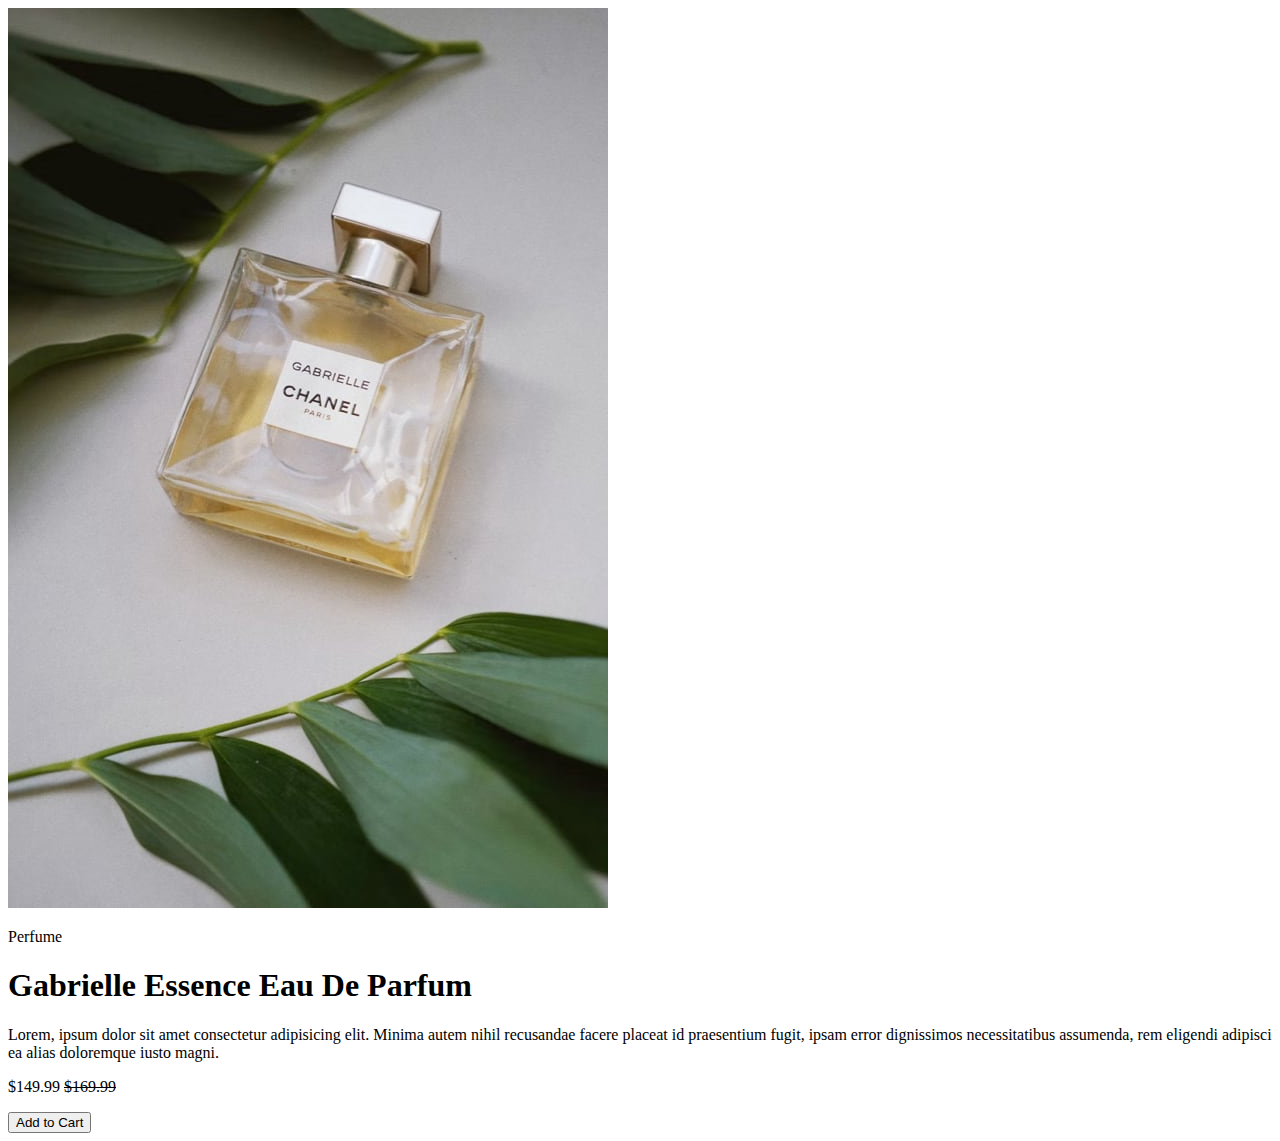
==== index.html @ 6ccb3a93 "first commit" ====
<!DOCTYPE html>
<html lang="en">
<head>
    <meta charset="UTF-8">
    <meta name="viewport" content="width=device-width, initial-scale=1.0">
    <title>Document</title>
</head>
<body>
   <main>
        <section>
            <img src="images/image-product-desktop.jpg" alt="picture of a perfume">
        </section>
        <section>
            <p>Perfume</p>
            <h1>Gabrielle Essence Eau De Parfum</h1>
            <p>Lorem, ipsum dolor sit amet consectetur adipisicing elit. Minima autem nihil recusandae facere placeat id praesentium fugit, ipsam error dignissimos necessitatibus assumenda, rem eligendi adipisci ea alias doloremque iusto magni.</p>
            <p>
                <span>$149.99</span>
                <span><strike>$169.99</span>
            </p>
            <button>Add to Cart</button>
        </section>
   </main>
</body>
</html>
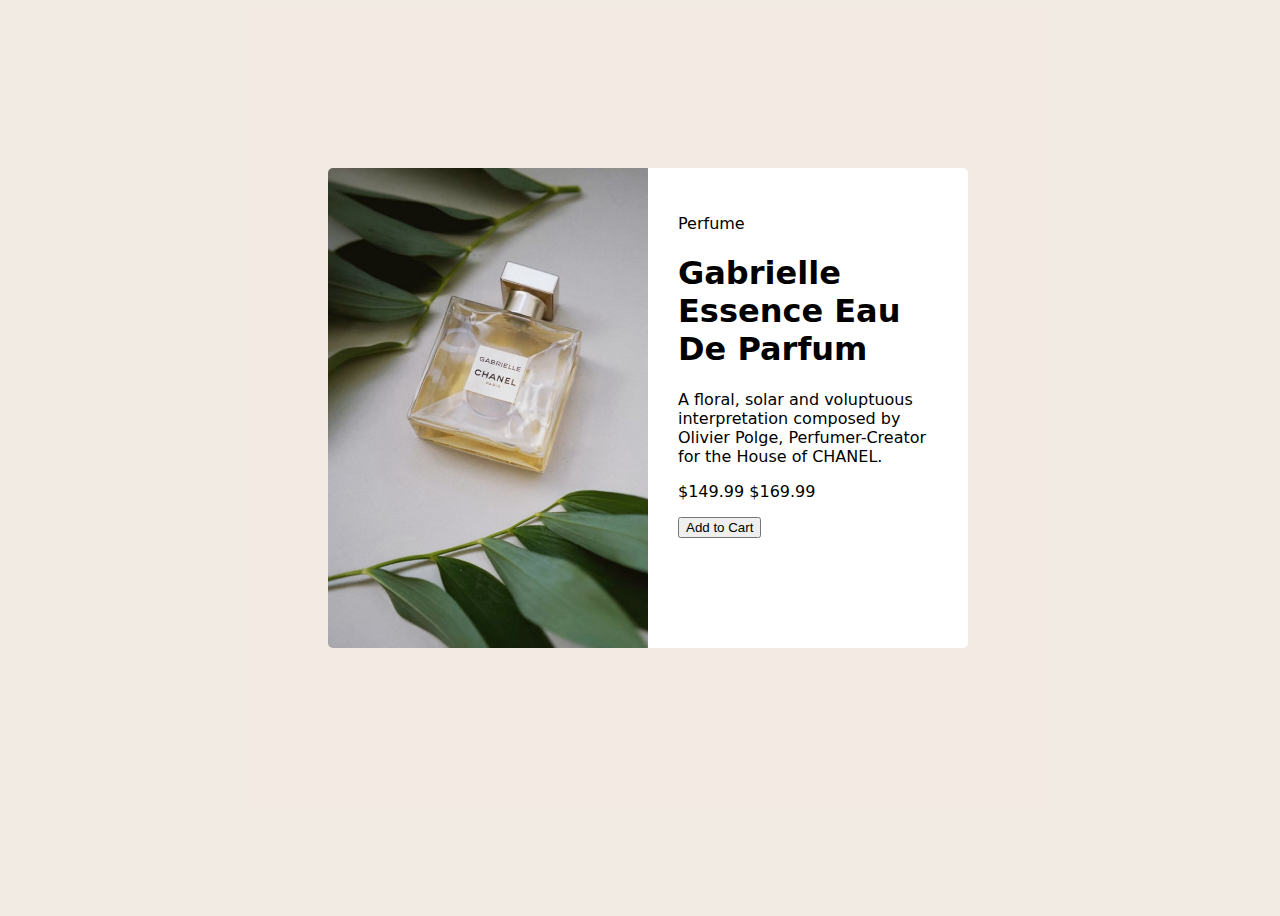
==== commit ac4315f8: "styles" ====
--- a/index.html
+++ b/index.html
@@ -4,19 +4,21 @@
     <meta charset="UTF-8">
     <meta name="viewport" content="width=device-width, initial-scale=1.0">
     <title>Document</title>
+    <link rel="stylesheet" href="style.css">
 </head>
 <body>
    <main>
-        <section>
+        <section class="section1">
             <img src="images/image-product-desktop.jpg" alt="picture of a perfume">
         </section>
-        <section>
+        <section class="section2">
             <p>Perfume</p>
             <h1>Gabrielle Essence Eau De Parfum</h1>
-            <p>Lorem, ipsum dolor sit amet consectetur adipisicing elit. Minima autem nihil recusandae facere placeat id praesentium fugit, ipsam error dignissimos necessitatibus assumenda, rem eligendi adipisci ea alias doloremque iusto magni.</p>
+            <p>A floral, solar and voluptuous interpretation composed by Olivier Polge, 
+                Perfumer-Creator for the House of CHANEL.</p>
             <p>
                 <span>$149.99</span>
-                <span><strike>$169.99</span>
+                <span>$169.99</span>
             </p>
             <button>Add to Cart</button>
         </section>
--- a/style.css
+++ b/style.css
@@ -0,0 +1,38 @@
+body{
+    background-color: hsl(30, 38%, 92%);
+    width: 100vw;
+    height:100vh ;
+    font-family: system-ui, -apple-system, BlinkMacSystemFont, 'Segoe UI', Roboto, Oxygen, Ubuntu, Cantarell, 'Open Sans', 'Helvetica Neue', sans-serif;
+}
+
+*{
+    box-sizing: border-box;
+}
+
+main{
+    display: flex;
+    margin: auto;
+    align-items: center;
+    justify-content: center;
+    width: 50rem;
+    height: 50rem;
+    background-color: #f3eae3;
+}
+
+.section1{
+ height: 480px;
+}
+
+.section1 img{
+    width: 100%;
+    height: 100%;
+    border-radius: 5px 0 0 5px;
+}
+
+.section2{
+    height: 30rem;
+    width: 20rem;
+    background-color: white;
+    padding: 30px;
+    border-radius: 0 5px 5px 0;
+}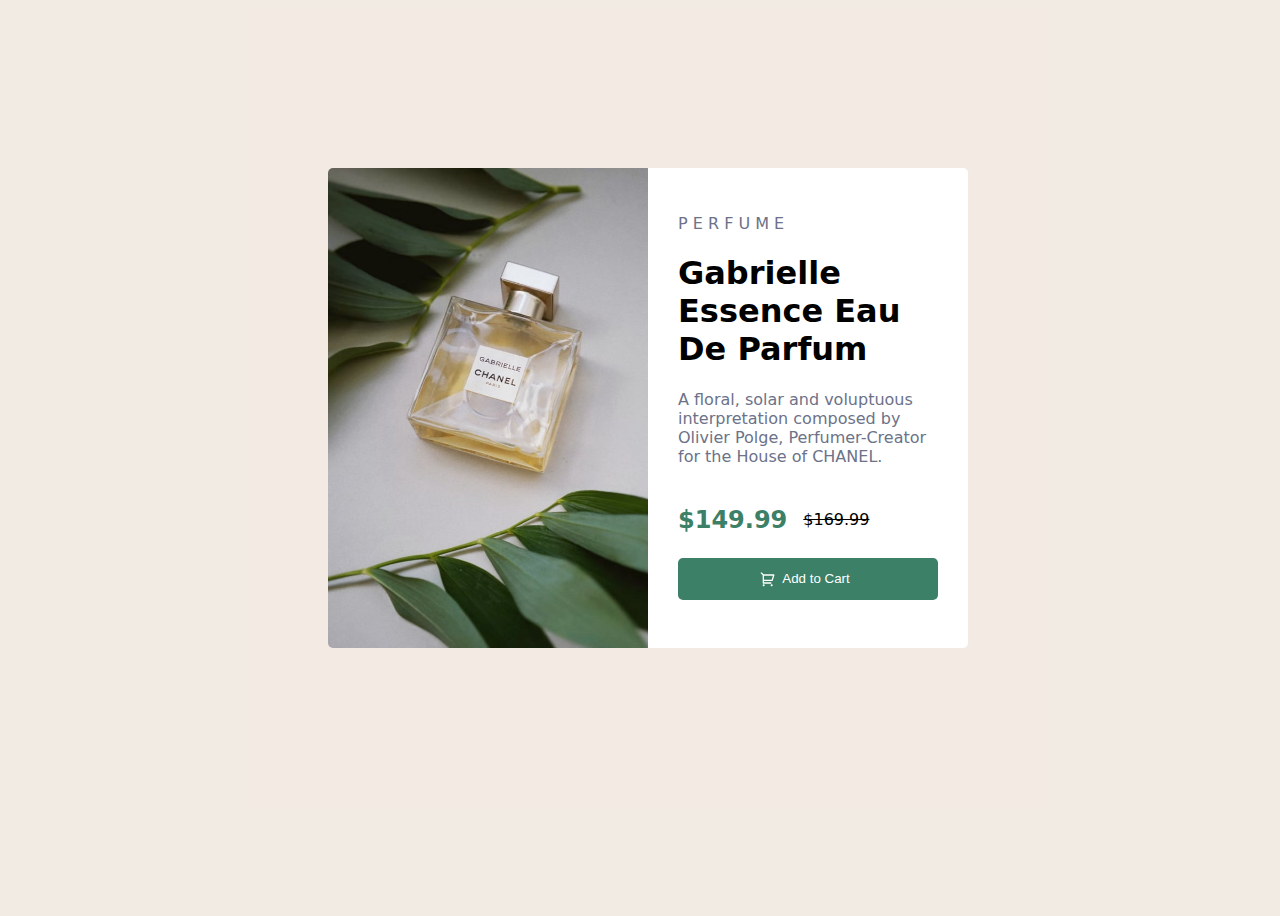
==== commit 715e85c5: "styles" ====
--- a/index.html
+++ b/index.html
@@ -12,15 +12,19 @@
             <img src="images/image-product-desktop.jpg" alt="picture of a perfume">
         </section>
         <section class="section2">
-            <p>Perfume</p>
+            <p class="perfume">P E R F U M E</p>
             <h1>Gabrielle Essence Eau De Parfum</h1>
-            <p>A floral, solar and voluptuous interpretation composed by Olivier Polge, 
-                Perfumer-Creator for the House of CHANEL.</p>
-            <p>
-                <span>$149.99</span>
-                <span>$169.99</span>
+            <p class="solar">A floral, solar and voluptuous interpretation composed by Olivier Polge, 
+                Perfumer-Creator for the House of CHANEL.
             </p>
-            <button>Add to Cart</button>
+            <div class="pricing">
+                <p class="price1">$149.99</p>
+                <p class="price2"><strike>$169.99</strike></p>
+            </div>
+            <div class="button-wrapper">
+                <img src="./images/cart.svg" alt="">
+                <button>Add to Cart</button>
+            </div>
         </section>
    </main>
 </body>
--- a/style.css
+++ b/style.css
@@ -35,4 +35,43 @@
     background-color: white;
     padding: 30px;
     border-radius: 0 5px 5px 0;
-}+}
+
+.perfume,.solar{
+    color:hsl(228, 12%, 48%);
+}
+
+.pricing{
+    align-items:  center ;
+    display: flex;
+    gap: 1rem;
+}
+
+.price1{
+    color:hsl(158, 36%, 37%);
+    font-size: 1.5rem;
+    font-weight: bolder;
+}
+
+.button-wrapper{
+    display: flex;
+    align-items: center;
+    justify-content: center;
+    background-color: hsl(158, 36%, 37%);
+    padding:5px 0px 5px 0 ;
+    border-radius: 5px;
+    cursor:pointer;
+}
+
+.button-wrapper img{
+    width: 1rem;
+    height: 2rem;
+}
+
+button{
+    border: none;
+    background-color: transparent;
+    color:white;
+    cursor:pointer;
+}
+
